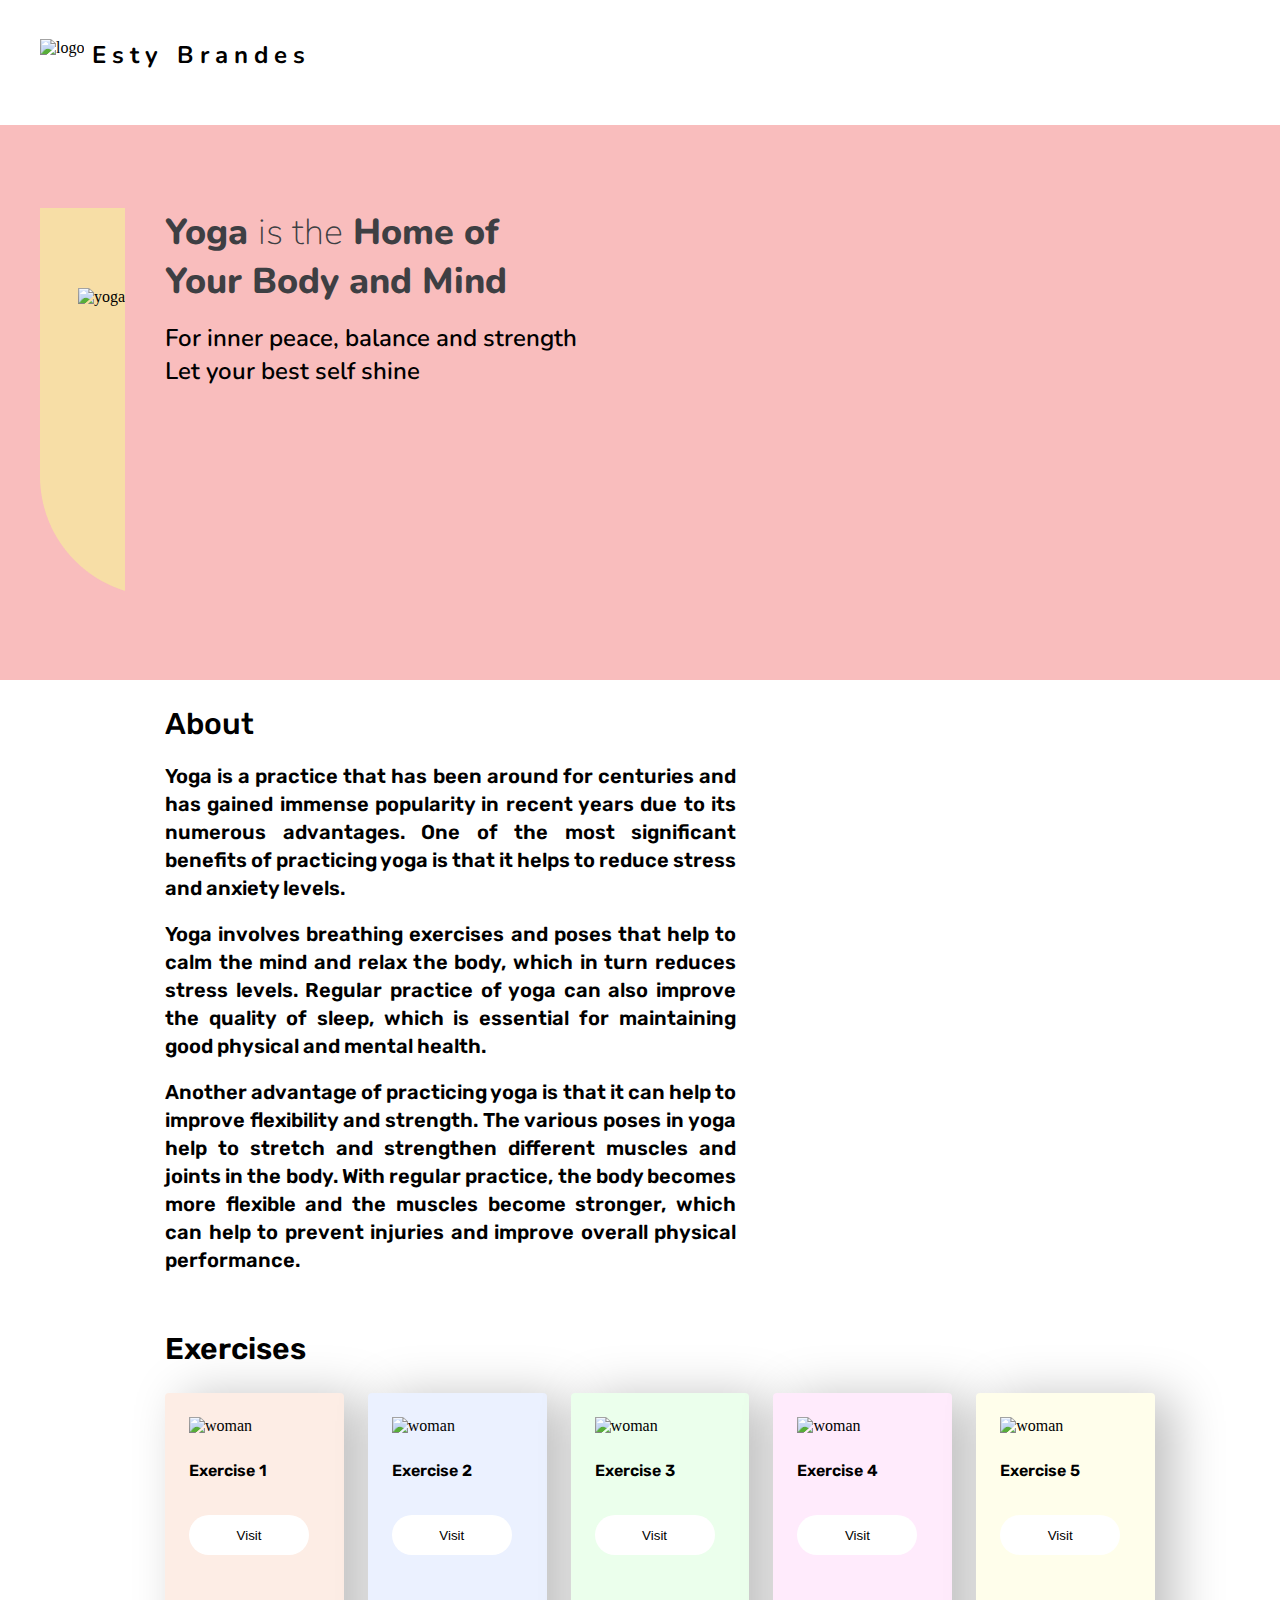
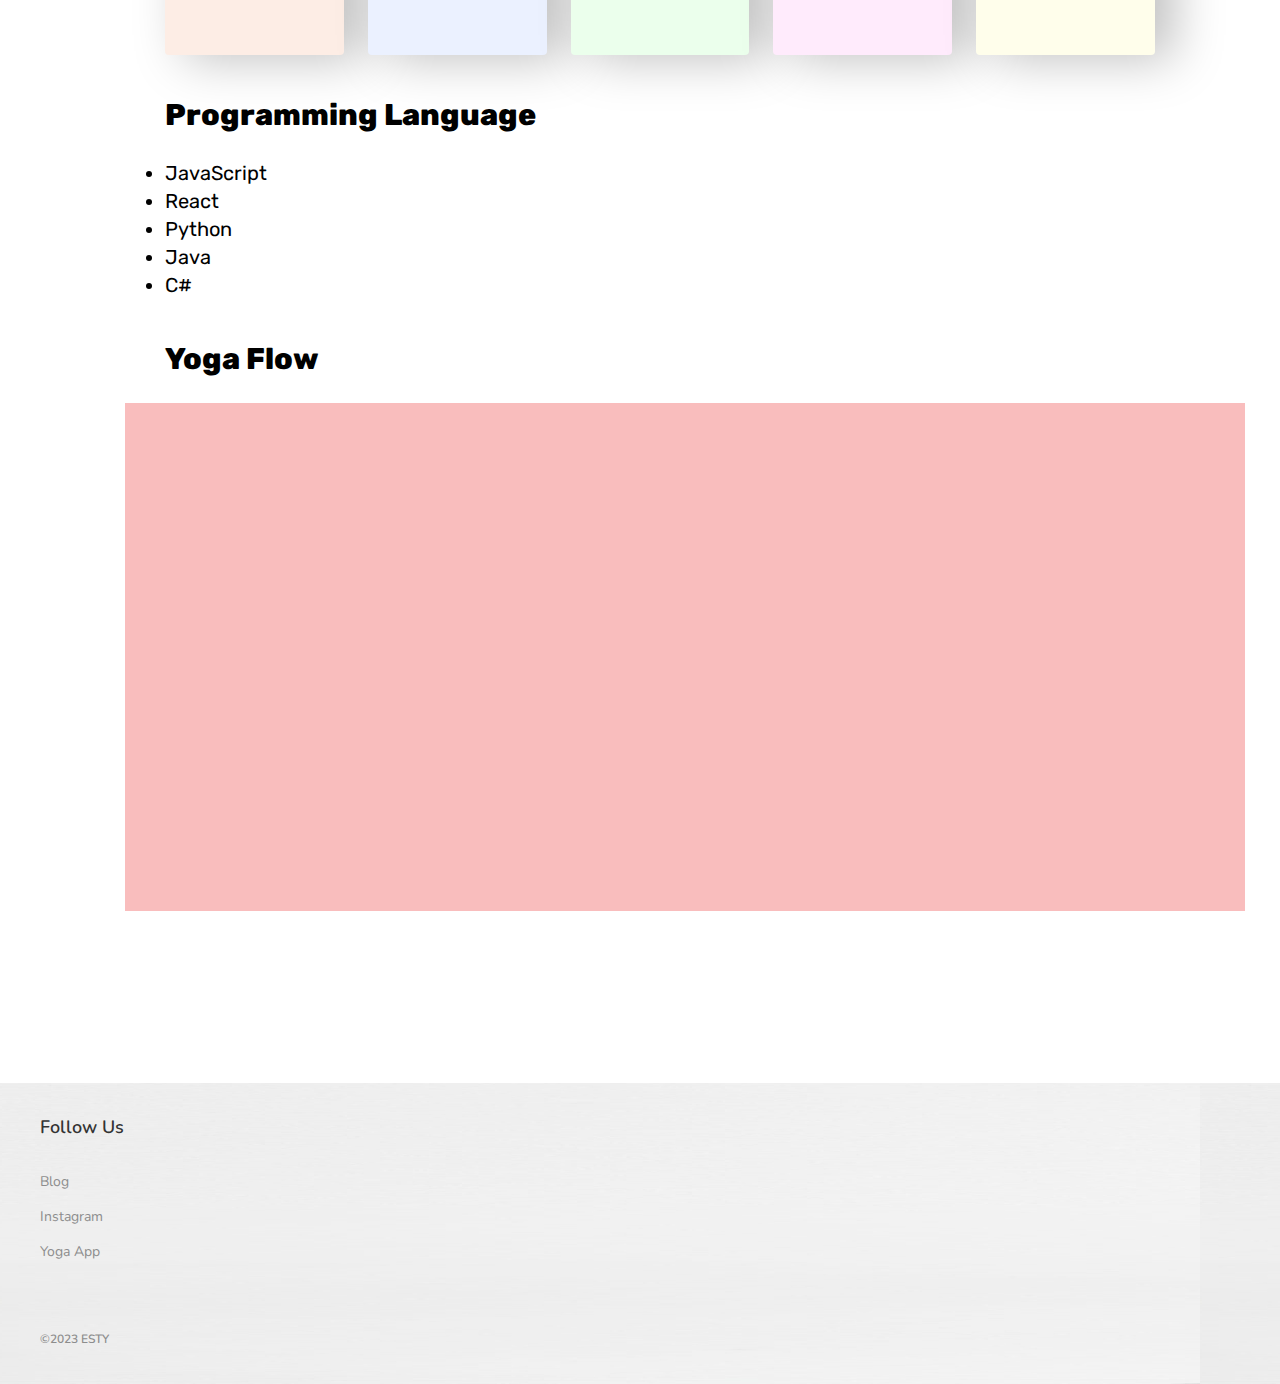
==== ex2/index.html @ 26f72003 "ex2" ====
<!DOCTYPE html>
<html>

<head>
    <link rel="stylesheet" type="text/css" href="//fonts.googleapis.com/css?family=Rubik" />
    <link rel="stylesheet" type="text/css" href="//fonts.googleapis.com/css?family=Nunito" />
    <link rel="stylesheet" href="css/style.css">
    <link rel="icon" href="favicon.ico">

    <title>Esty Brandes</title>
</head>

<body>


    <header id="logo">
        <img src="/images/logo.png" alt="logo" target="logo">
        <h1>Esty Brandes</h1>

    </header>

    <main>
        <section class="title">

            <section class="picbg">
                <img class="picture" src="/images/me.png" target="yoga" alt="yoga" />
            </section>
            <section>
                <section class="word">
                    <p class="large">Yoga <span>is the</span> Home of </br>Your Body and Mind</p>
                </section>
                <section>
                    <p class="small">For inner peace, balance and strength
                        </br>Let your best self shine</p>
                </section>
            </section>
        </section>

        <section id="wrapper">


            <section class="paragraph">
                <h2>About</h2>
                </br>
                <p>Yoga is a practice that has been around for centuries and has gained immense popularity in
                    recent years
                    due to its numerous advantages. One of the most significant benefits of practicing yoga is that it
                    helps
                    to reduce stress and anxiety levels.</p>
                </br>
                <p>Yoga involves breathing exercises and poses that help to calm the mind and relax the body,
                    which in turn
                    reduces stress levels. Regular practice of yoga can also improve the quality of sleep, which is
                    essential for maintaining good physical and mental health.</p>
                </br>
                <p>Another advantage of practicing yoga is that it can help to improve flexibility and
                    strength. The various
                    poses in yoga help to stretch and strengthen different muscles and joints in the body. With regular
                    practice, the body becomes more flexible and the muscles become stronger, which can help to prevent
                    injuries and improve overall physical performance.</p>

            </section>

            <section class="exercise">
                <h2>Exercises</h2>
                <section class="options">

                    <section class="ex1">

                        <img class="img1" src="/images/woman.png" target="woman" alt="woman" />
                        <h6>Exercise 1</h6>
                        <a href="/exercises/ex1/index.html"> <button class="button1"> Visit </button></a>
                    </section>

                    <section class="ex2">

                        <img class="img2" src="/images/woman.png" target="woman" alt="woman" />
                        <h6>Exercise 2</h6>
                        <a href="#"> <button class="button2"> Visit </button></a>
                    </section>

                    <section class="ex3">

                        <img class="img3" src="/images/woman.png" target="woman" alt="woman" />
                        <h6>Exercise 3</h6>
                        <a href="#"> <button class="button3"> Visit </button></a>
                    </section>

                    <section class="ex4">

                        <img class="img4" src="/images/woman.png" target="woman" alt="woman" />
                        <h6>Exercise 4</h6>
                        <a href="#"> <button class="button4"> Visit </button></a>
                    </section>

                    <section class="ex5">

                        <img class="img5" src="/images/woman.png" target="woman" alt="woman" />
                        <h6>Exercise 5</h6>
                        <a href="#"> <button class="button5"> Visit </button></a>
                    </section>


                </section>
            </section>

            <section class="program">
                <h2>Programming Language</h2>
                <div>
                    <ul>
                        <li>JavaScript</li>
                        <li>React</li>
                        <li>Python</li>
                        <li>Java</li>
                        <li>C#</li>
                    </ul>
                </div>
            </section>

            <section class="mychoice">
                <h2>Yoga Flow</h2>
                <section class="choice">
                    <iframe width="560" height="315" src="https://www.youtube.com/embed/Iw487K9C5oA"
                        title="YouTube video player" frameborder="0"
                        allow="accelerometer; autoplay; clipboard-write; encrypted-media; gyroscope; picture-in-picture; web-share"
                        allowfullscreen></iframe>
                </section>
            </section>
        </section>
    </main>



    <footer>
        <section>
            <section>
                <h6>Follow Us</h6>
            </section>
            <section class="social">

                <a class="fb" href="https://jessicarichburgyoga.com/blog" target="_blank">Blog</a>

                <a class="ig" href="https://www.instagram.com/jessicarichburg/" target="_blank">Instagram</a>

                <a class="tw" href="https://jessicarichburgyoga.com/app" target="_blank">Yoga App</a>

            </section>


            <p>&copy;2023 ESTY</p>

        </section>
    </footer>

</body>


</html>
---- ex2/css/style.css ----
* {
    margin: 0;
    padding: 0;
}

header,
nav,
main,
footer,
aside {
    display: block;
}

header {
    display: flex;
    width: 100%;
}

header h1 {
    font-family: 'Nunito';
    font-size: 24px;
    letter-spacing: 0.25em;
    position: relative;
    left: 8px;
}



#wrapper {
    margin: 0px 125px;
}

#logo {

    margin-left: 40px;
    margin-top: 39px;

}



.title {
    margin-top: 54px;
    display: flex;
    background-color: #F9BDBD;
    height: 555px;
    top: 500px;
    width: 100%
}


.picbg {

    padding-left: 40px;
    padding-top: 83px;
    background-image: url("../images/Rectangle.png");
    background-origin: content-box;
    background-repeat: no-repeat;
}

.picture {
    width: 388px;
    height: 308px;
    padding-left: 38px;
    padding-top: 80px;
}

.word {
    margin-top: 83px;
    margin-left: 40px;

}

.large {

    font-family: 'Nunito';
    font-style: normal;
    font-size: 36px;
    line-height: 49px;
    font-weight: 800;

    color: #3E3F43;

}

p span {

    font-weight: 200;

}


.small {
    margin-top: 16px;
    margin-left: 40px;


    font-family: 'Nunito';
    font-style: normal;
    font-weight: 600;
    font-size: 24px;
    line-height: 33px;

    color: #000000;
}


.paragraph {
    margin-top: 24px;
    margin-left: 40px;
    margin-right: 419px;
}

.paragraph h2 {

    font-family: 'Rubik';
    font-style: normal;
    font-weight: 500;
    font-size: 30px;
    line-height: 40px;


    color: #000000;
}

.paragraph p {


    font-family: 'Rubik';
    font-style: normal;
    font-weight: 580;
    font-size: 20px;
    line-height: 28px;


    text-align: justify;

    color: #000000;
}

.exercise {

    margin-top: 55px;
    margin-left: 40px;

}

.exercise h2 {

    font-family: 'Rubik';
    font-style: normal;
    font-weight: 600;
    font-size: 30px;
    line-height: 40px;



    color: #000000;
}

.options {
    display: flex;
    margin-top: 24px;

}

/*EX1*/

.ex1 {

    background: #FDEDE5;
    box-shadow: 19px 4px 50px rgba(0, 0, 0, 0.25);
    border-radius: 4px;
    width: 200px;
    height: 262px;


}

.img1 {
    margin-top: 24px;
    margin-left: 24px;
}

.ex1 h6 {
    margin-top: 24px;
    margin-left: 24px;
    font-family: 'Rubik';
    font-style: normal;
    font-weight: 600;
    font-size: 16px;
    line-height: 24px;
    color: #000000;
}

/* button */

.button1 {
    border-radius: 30px;
    width: 120px;
    height: 40px;
    border: none;
    margin-top: 32px;
    margin-left: 24px;
    cursor: pointer;
    background: #FFFFFF;


}

.button1 div {
    font-family: 'Rubik';
    font-style: bold;
    font-weight: 900;
    font-size: 14px;
    line-height: 26px;
    text-decoration: none;


    display: flex;
    align-items: center;
    text-align: center;

    color: #171F46;
}

/* button hover*/
.button1:hover {
    cursor: pointer;
    background: #171F46;
    color: #FDEDE5;

}

/*EX2*/
.ex2 {

    background: #EBF1FF;
    box-shadow: 19px 4px 50px rgba(0, 0, 0, 0.25);
    border-radius: 4px;
    width: 200px;
    height: 262px;
    margin-left: 24px;


}

.img2 {
    margin-top: 24px;
    margin-left: 24px;

}

.ex2 h6 {
    margin-top: 24px;
    margin-left: 24px;
    font-family: 'Rubik';
    font-style: normal;
    font-weight: 600;
    font-size: 16px;
    line-height: 24px;
    color: #000000;
}

/* button */

.button2 {
    border-radius: 30px;
    width: 120px;
    height: 40px;
    border: none;
    margin-top: 32px;
    margin-left: 24px;
    cursor: pointer;
    background: #FFFFFF;


}

.button2 div {
    font-family: 'Rubik';
    font-style: bold;
    font-weight: 900;
    font-size: 14px;
    line-height: 26px;
    text-decoration: none;


    display: flex;
    align-items: center;
    text-align: center;

    color: #171F46;
}

/* button hover*/
.button2:hover {
    cursor: pointer;
    background: #171F46;
    color: #EBF1FF;

}

/*EX3*/
.ex3 {

    background: #EBFFEC;
    box-shadow: 19px 4px 50px rgba(0, 0, 0, 0.25);
    border-radius: 4px;
    width: 200px;
    height: 262px;
    margin-left: 24px;


}

.img3 {
    margin-top: 24px;
    margin-left: 24px;

}

.ex3 h6 {
    margin-top: 24px;
    margin-left: 24px;
    font-family: 'Rubik';
    font-style: normal;
    font-weight: 600;
    font-size: 16px;
    line-height: 24px;
    color: #000000;
}

/* button */

.button3 {
    border-radius: 30px;
    width: 120px;
    height: 40px;
    border: none;
    margin-top: 32px;
    margin-left: 24px;
    cursor: pointer;
    background: #FFFFFF;


}

.button3 div {
    font-family: 'Rubik';
    font-style: bold;
    font-weight: 900;
    font-size: 14px;
    line-height: 26px;
    text-decoration: none;


    display: flex;
    align-items: center;
    text-align: center;

    color: #171F46;
}

/* button hover*/
.button3:hover {
    cursor: pointer;
    background: #171F46;
    color: #EBFFEC;

}

/*EX4*/
.ex4 {

    background: #FFEBFC;
    box-shadow: 19px 4px 50px rgba(0, 0, 0, 0.25);
    border-radius: 4px;
    width: 200px;
    height: 262px;
    margin-left: 24px;


}

.img4 {
    margin-top: 24px;
    margin-left: 24px;

}

.ex4 h6 {
    margin-top: 24px;
    margin-left: 24px;
    font-family: 'Rubik';
    font-style: normal;
    font-weight: 600;
    font-size: 16px;
    line-height: 24px;
    color: #000000;
}

/* button */

.button4 {
    border-radius: 30px;
    width: 120px;
    height: 40px;
    border: none;
    margin-top: 32px;
    margin-left: 24px;
    cursor: pointer;
    background: #FFFFFF;


}

.button4 div {
    font-family: 'Rubik';
    font-style: bold;
    font-weight: 900;
    font-size: 14px;
    line-height: 26px;
    text-decoration: none;


    display: flex;
    align-items: center;
    text-align: center;

    color: #171F46;
}

/* button hover*/
.button4:hover {
    cursor: pointer;
    background: #171F46;
    color: #FFEBFC;

}

/*EX5*/
.ex5 {

    background: #FFFEEB;
    box-shadow: 19px 4px 50px rgba(0, 0, 0, 0.25);
    border-radius: 4px;
    width: 200px;
    height: 262px;
    margin-left: 24px;


}

.img5 {
    margin-top: 24px;
    margin-left: 24px;

}

.ex5 h6 {
    margin-top: 24px;
    margin-left: 24px;
    font-family: 'Rubik';
    font-style: normal;
    font-weight: 600;
    font-size: 16px;
    line-height: 24px;
    color: #000000;
}

/* button */

.button5 {
    border-radius: 30px;
    width: 120px;
    height: 40px;
    border: none;
    margin-top: 32px;
    margin-left: 24px;
    cursor: pointer;
    background: #FFFFFF;


}

.button5 div {
    font-family: 'Rubik';
    font-style: bold;
    font-weight: 900;
    font-size: 14px;
    line-height: 26px;
    text-decoration: none;


    display: flex;
    align-items: center;
    text-align: center;

    color: #171F46;
}

/* button hover*/
.button5:hover {
    cursor: pointer;
    background: #171F46;
    color: #FFFEEB;

}



.program {

    margin-top: 40px;
    margin-left: 40px;
}

.program h2 {


    font-family: 'Rubik';
    font-style: normal;
    font-weight: 800;
    font-size: 30px;
    line-height: 40px;

    color: #000000;
}

.program div {

    margin-top: 24px;

    font-family: 'Rubik';
    font-style: normal;
    font-weight: 400;
    font-size: 20px;
    line-height: 140.62%;

    text-align: justify;

    color: #000000;
}



.mychoice h2 {

    margin-top: 40px;
    margin-left: 40px;

    font-family: 'Rubik';
    font-style: bold;
    font-weight: 800;
    font-size: 30px;
    line-height: 40px;


    color: #000000;
}

.choice {

    margin-top: 24px;
    width: 1120px;
    height: 508px;
    left: 40px;
    top: 1920px;

    background: #F9BDBD;
}

.choice iframe {
    margin-top: 40px;
    margin-left: 40px;
    width: 1040px;
    height: 426px;
}



footer {
    display: flex;
    margin-top: 172px;
    width: 100%;
    height: 301px;
    background: url("../images/foot.png");

}

footer h6 {
    position: relative;
    margin-top: 32px;
    margin-left: 40px;
    font-family: 'Nunito';
    font-style: normal;
    font-weight: 600;
    font-size: 18px;
    line-height: 25px;

    color: #333333;
}

.social {

    display: flex;
    flex-direction: column;

    margin-top: 16px;


}

.fb {


    margin-top: 16px;
    margin-left: 40px;

    font-family: 'Nunito';
    font-style: normal;
    font-weight: 400;
    font-size: 14px;
    line-height: 19px;
    text-decoration: none;

    color: #8D8D8D;
}

.ig {

    margin-top: 16px;
    margin-left: 40px;

    font-family: 'Nunito';
    font-style: normal;
    font-weight: 400;
    font-size: 14px;
    line-height: 19px;
    text-decoration: none;

    color: #8D8D8D;


}

.tw {


    margin-left: 40px;
    margin-top: 16px;

    font-family: 'Nunito';
    font-style: normal;
    font-weight: 400;
    font-size: 14px;
    line-height: 19px;
    text-decoration: none;

    color: #8D8D8D;

}

footer p {

    margin-left: 40px;
    margin-top: 70px;
    font-family: 'Nunito';
    font-style: normal;
    font-weight: 600;
    font-size: 12px;
    line-height: 16px;

    color: #8D8D8D;
}
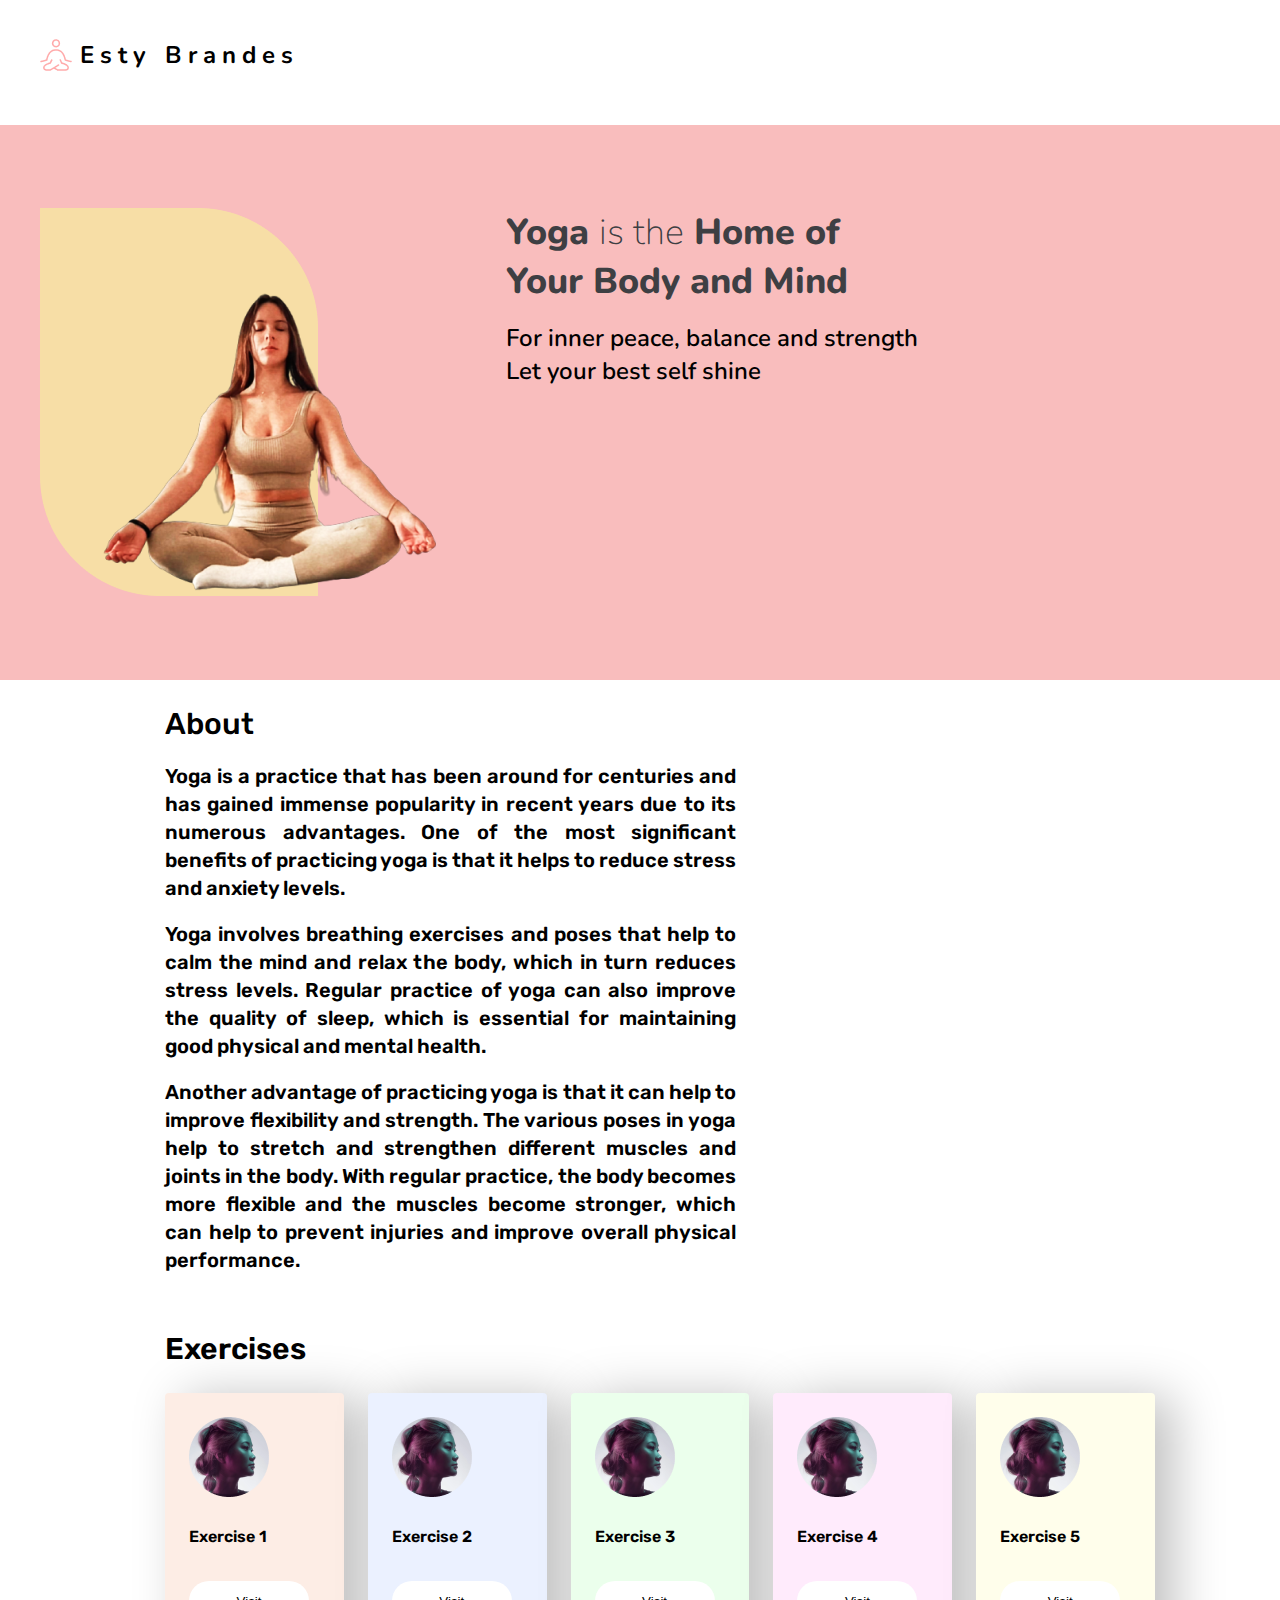
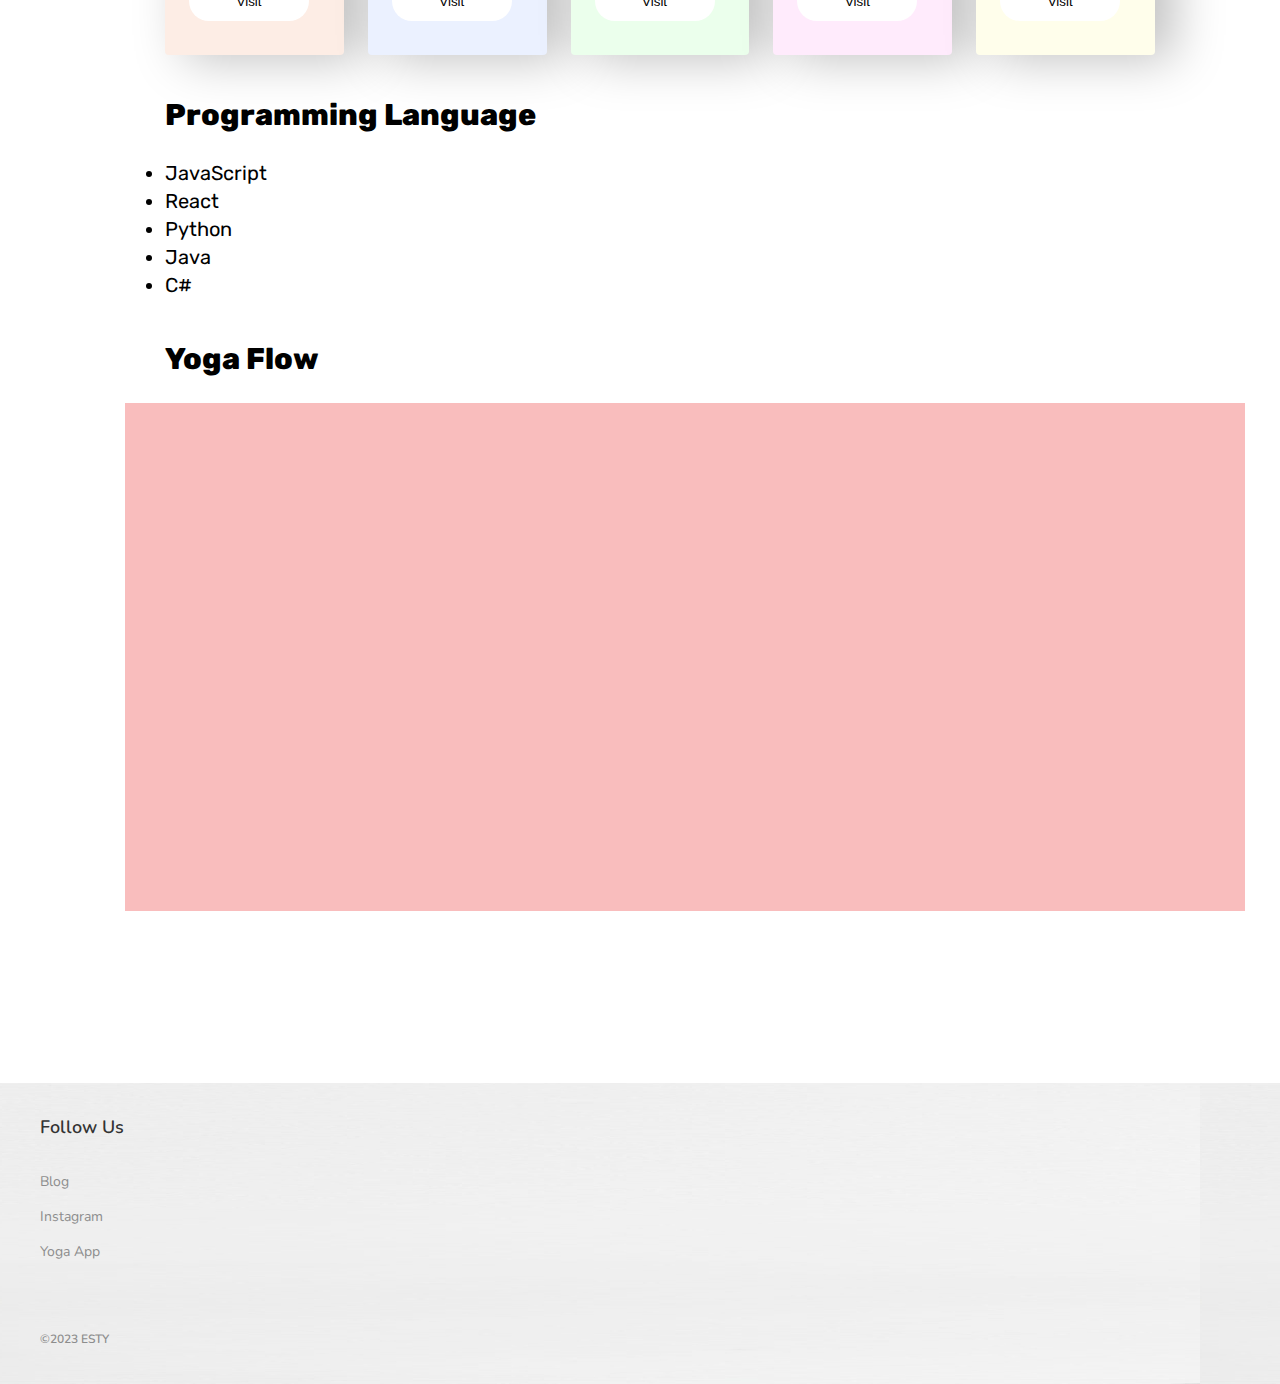
==== commit 1c8d2fd1: "ex2" ====
--- a/ex2/index.html
+++ b/ex2/index.html
@@ -14,7 +14,7 @@
 
 
     <header id="logo">
-        <img src="/images/logo.png" alt="logo" target="logo">
+        <img src="images/logo.png" alt="logo" target="logo">
         <h1>Esty Brandes</h1>
 
     </header>
@@ -23,7 +23,7 @@
         <section class="title">
 
             <section class="picbg">
-                <img class="picture" src="/images/me.png" target="yoga" alt="yoga" />
+                <img class="picture" src="images/me.png" target="yoga" alt="yoga" />
             </section>
             <section>
                 <section class="word">
@@ -67,35 +67,35 @@
 
                     <section class="ex1">
 
-                        <img class="img1" src="/images/woman.png" target="woman" alt="woman" />
+                        <img class="img1" src="images/woman.png" target="woman" alt="woman" />
                         <h6>Exercise 1</h6>
-                        <a href="/exercises/ex1/index.html"> <button class="button1"> Visit </button></a>
+                        <a href="exercises/ex1/index.html"> <button class="button1"> Visit </button></a>
                     </section>
 
                     <section class="ex2">
 
-                        <img class="img2" src="/images/woman.png" target="woman" alt="woman" />
+                        <img class="img2" src="images/woman.png" target="woman" alt="woman" />
                         <h6>Exercise 2</h6>
                         <a href="#"> <button class="button2"> Visit </button></a>
                     </section>
 
                     <section class="ex3">
 
-                        <img class="img3" src="/images/woman.png" target="woman" alt="woman" />
+                        <img class="img3" src="images/woman.png" target="woman" alt="woman" />
                         <h6>Exercise 3</h6>
                         <a href="#"> <button class="button3"> Visit </button></a>
                     </section>
 
                     <section class="ex4">
 
-                        <img class="img4" src="/images/woman.png" target="woman" alt="woman" />
+                        <img class="img4" src="images/woman.png" target="woman" alt="woman" />
                         <h6>Exercise 4</h6>
                         <a href="#"> <button class="button4"> Visit </button></a>
                     </section>
 
                     <section class="ex5">
 
-                        <img class="img5" src="/images/woman.png" target="woman" alt="woman" />
+                        <img class="img5" src="images/woman.png" target="woman" alt="woman" />
                         <h6>Exercise 5</h6>
                         <a href="#"> <button class="button5"> Visit </button></a>
                     </section>
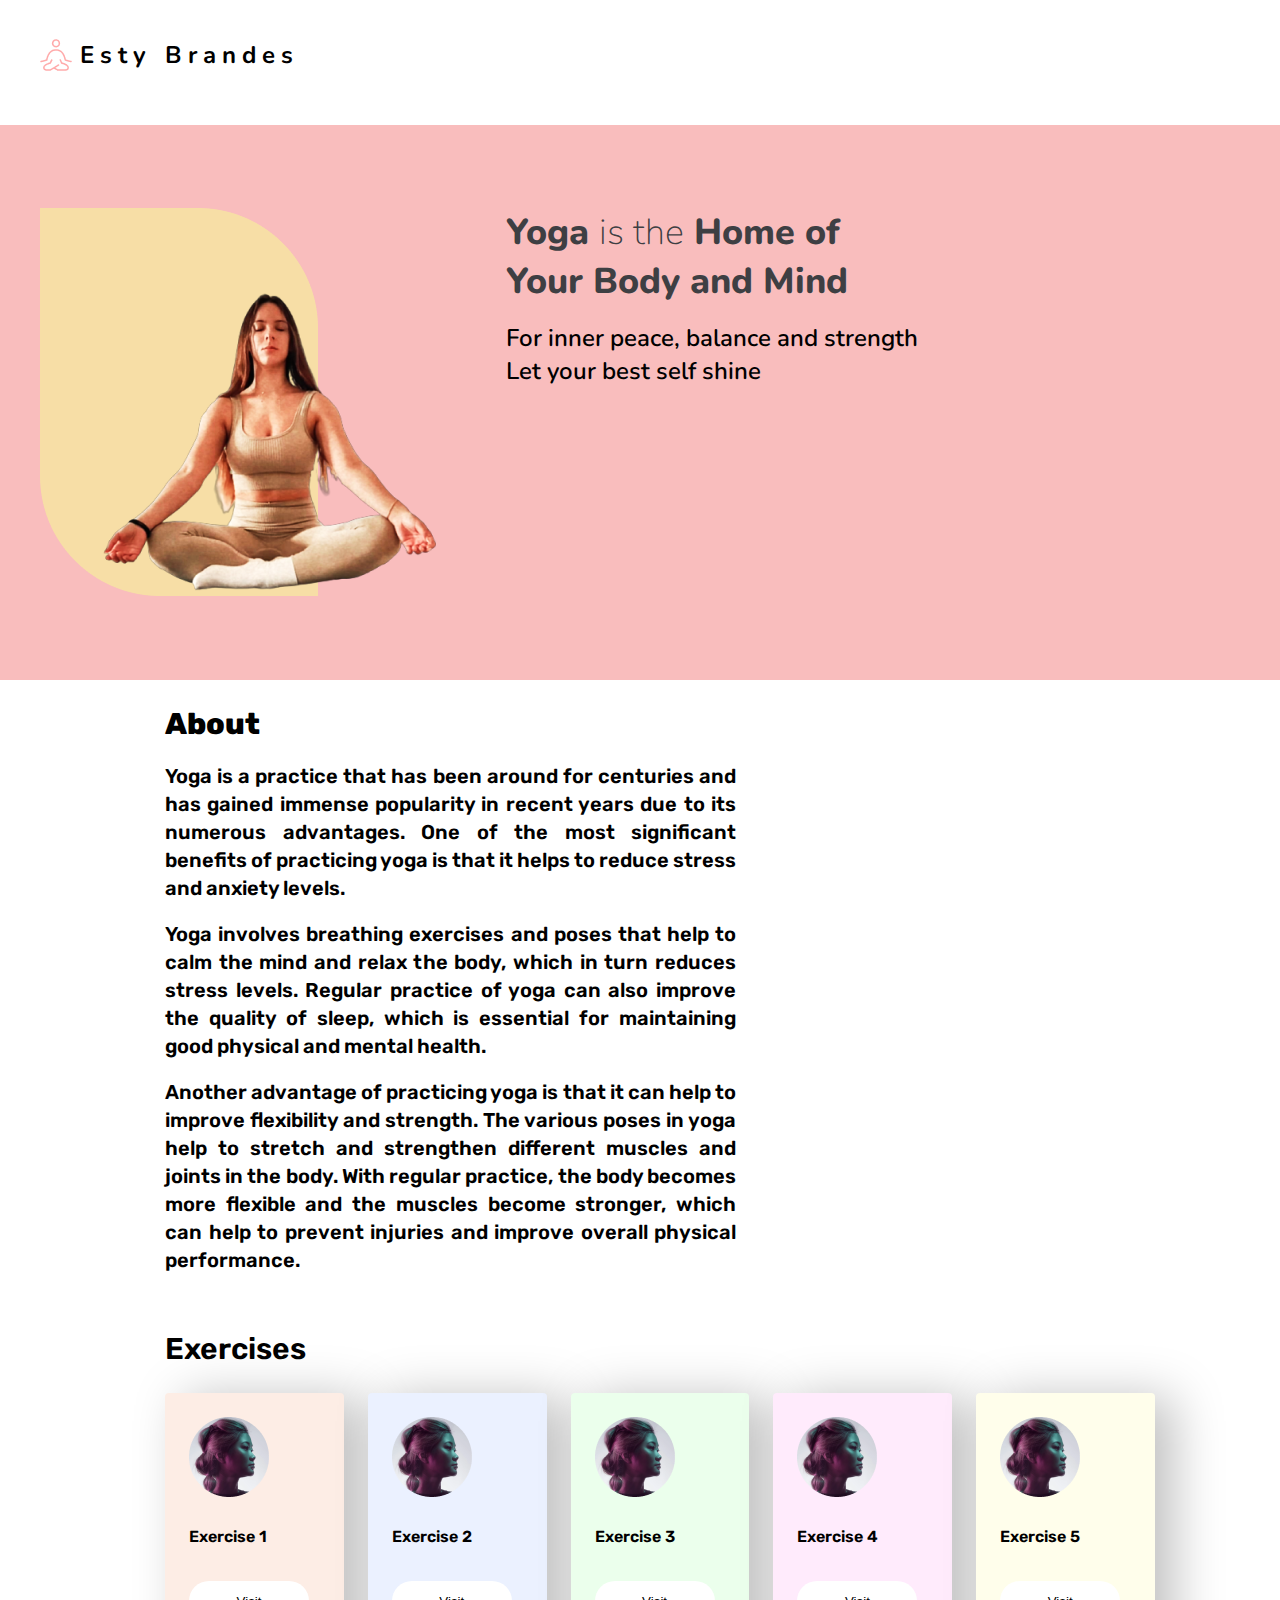
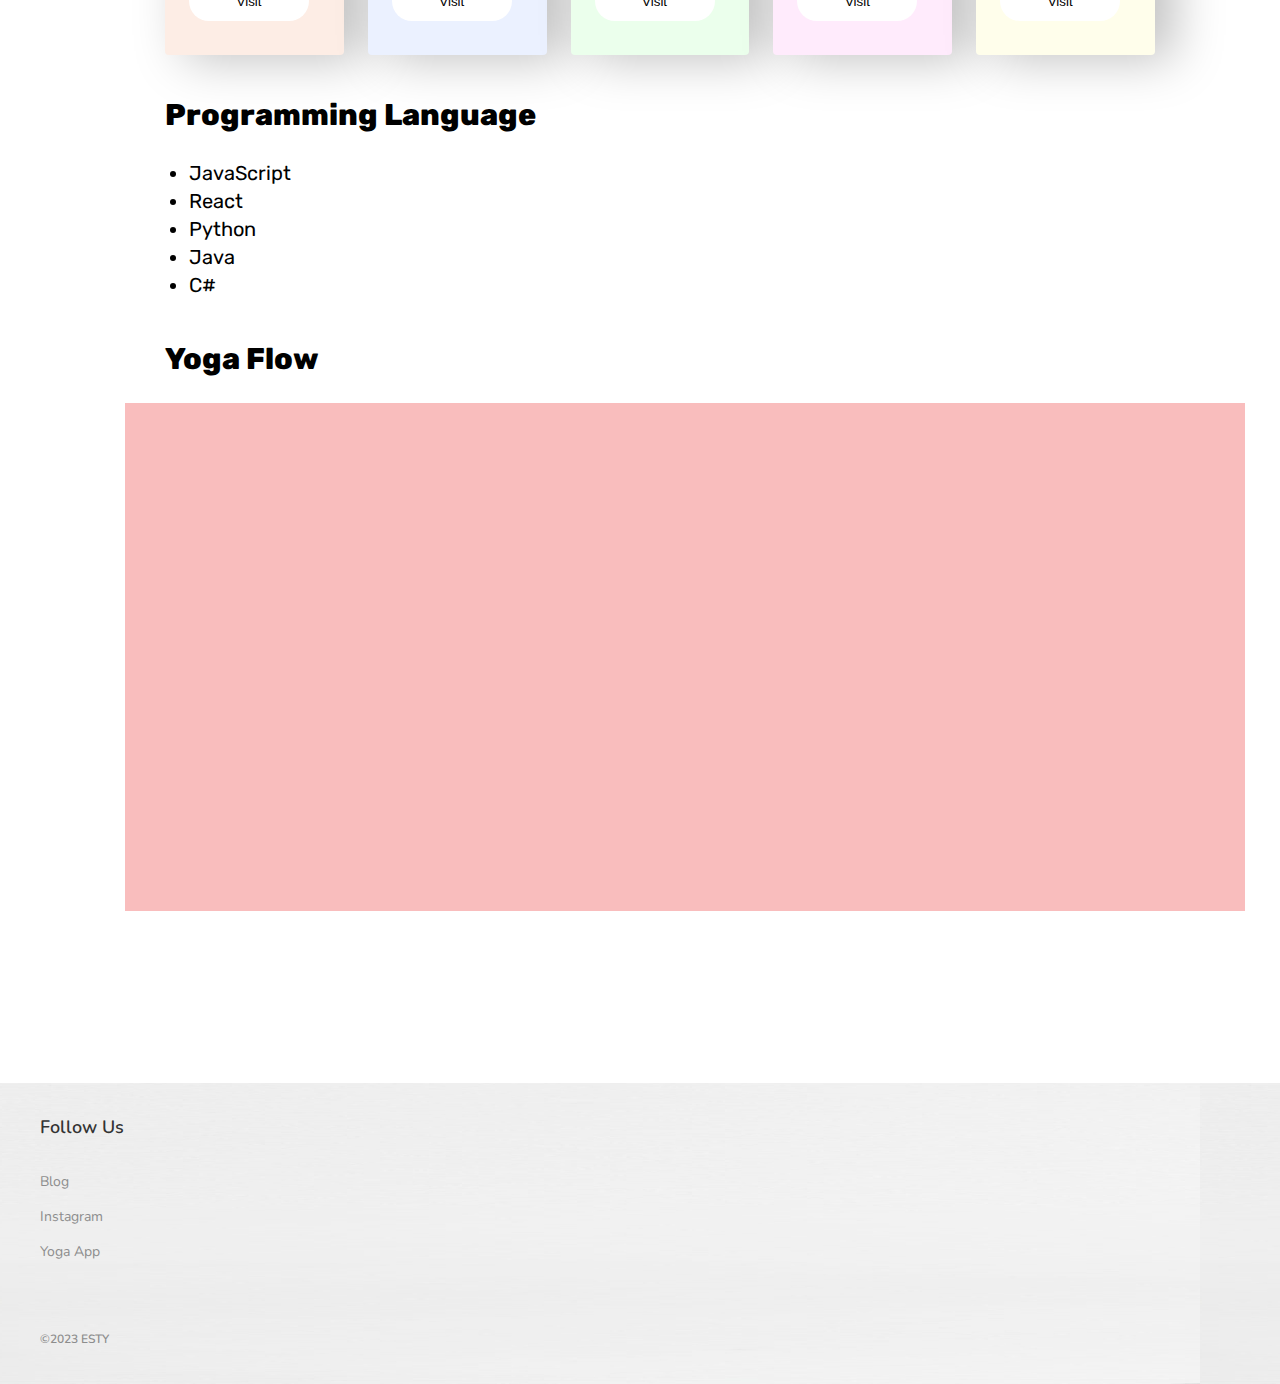
==== commit 26abb2a3: "ex3" ====
--- a/ex2/index.html
+++ b/ex2/index.html
@@ -83,7 +83,7 @@
 
                         <img class="img3" src="images/woman.png" target="woman" alt="woman" />
                         <h6>Exercise 3</h6>
-                        <a href="#"> <button class="button3"> Visit </button></a>
+                        <a href="exercises/ex3/index.html"> <button class="button3"> Visit </button></a>
                     </section>
 
                     <section class="ex4">
--- a/ex2/css/style.css
+++ b/ex2/css/style.css
@@ -114,8 +114,8 @@
 .paragraph h2 {
 
     font-family: 'Rubik';
-    font-style: normal;
-    font-weight: 500;
+    font-style: bold;
+    font-weight: 800;
     font-size: 30px;
     line-height: 40px;
 
@@ -531,6 +531,7 @@
 .program div {
 
     margin-top: 24px;
+    margin-left: 24px;
 
     font-family: 'Rubik';
     font-style: normal;
